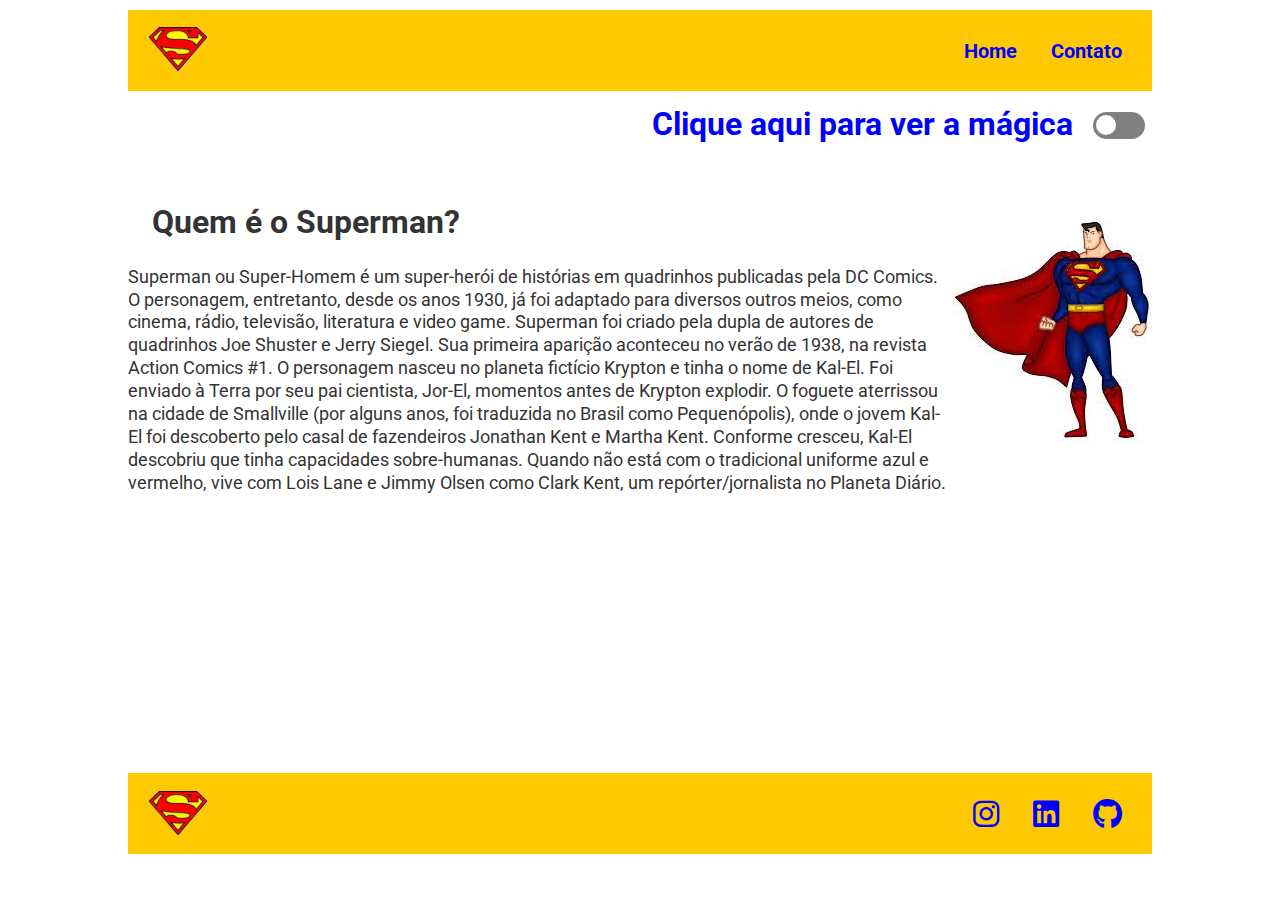
==== index.html @ bf11c537 "del images not used and put icons" ====
<!DOCTYPE html>
<html lang="pt-br">
<head>
    <meta charset="UTF-8">
    <meta name="viewport" content="width=device-width, initial-scale=1.0">
    <link rel="preconnect" href="https://fonts.googleapis.com">
    <link rel="preconnect" href="https://fonts.gstatic.com" crossorigin>
    <link href="https://fonts.googleapis.com/css2?family=Roboto:ital,wght@0,100;0,300;0,400;0,500;0,700;0,900;1,100;1,300;1,400;1,500;1,700;1,900&display=swap" rel="stylesheet"> 

    <title>Dark mode</title>
    <link rel="stylesheet" href="assets/fontawesome-free-6.0.0-web/css/all.css">
    <link rel="stylesheet" href="style.css">
</head>
<body>

    <header>
        <div>
            <img src="./assets/img/logo-day.png" alt="">
        </div>
        <div>
            <nav id="menu-bar">
                <ul>
                    <li><a href="#">Home</a></li>
                    <li><a href="#">Contato</a></li>
                </ul>
            </nav>
        </div>
    </header>

    <main>
            <div class="align-center">
                <div>
                    <h1>Clique aqui para ver a mágica</h1>
                </div>
                <div class="toggle">
                    <input id="switch" type="checkbox" name="theme">
                    <label for="switch"></label>
                </div>
            </div>
            <div id="content">
                <div>
                    <h1> &ensp; Quem é o Superman?</h1>
                    <p>Superman ou Super-Homem é um super-herói de histórias em quadrinhos publicadas pela DC Comics. O personagem, entretanto, desde os anos 1930, já foi adaptado para diversos outros meios, como cinema, rádio, televisão, literatura e video game. Superman foi criado pela dupla de autores de quadrinhos Joe Shuster e Jerry Siegel. Sua primeira aparição aconteceu no verão de 1938, na revista Action Comics #1. O personagem nasceu no planeta fictício Krypton e tinha o nome de Kal-El. Foi enviado à Terra por seu pai cientista, Jor-El, momentos antes de Krypton explodir. O foguete aterrissou na cidade de Smallville (por alguns anos, foi traduzida no Brasil como Pequenópolis), onde o jovem Kal-El foi descoberto pelo casal de fazendeiros Jonathan Kent e Martha Kent. Conforme cresceu, Kal-El descobriu que tinha capacidades sobre-humanas. Quando não está com o tradicional uniforme azul e vermelho, vive com Lois Lane e Jimmy Olsen como Clark Kent, um repórter/jornalista no Planeta Diário.</p>
                </div>
                <div>
                    <picture>
                        <img src="./assets/img/superman.jpeg" alt="">
                    </picture>
                </div>
            </div>
    </main>

    <footer>
        <div>
            <img src="./assets/img/logo-day.png" alt="">
        </div>
        <div>
            <nav>
                <ul>
                    <li><a href="#"><i class="fa-brands fa-instagram"></i></a></li>
                    <li><a href="#"><i class="fa-brands fa-linkedin"></i></a></li>
                    <li><a href="#"><i class="fa-brands fa-github"></i></a></li>
                </ul>
            </nav>
        </div>
    </footer>

    
        



    <script src="scripts.js"></script>
</body>
</html>
---- style.css ----
*{
    margin:0;
    padding:0;
    box-sizing: border-box;
}

html {
    height: 100%;
    font-family: 'Montserrat';
    --bg: #fff;
    --color-headings: #333333;
    --background-menu-bar:#FFC900;
    --text-in-menu-bar:#0000FF; 
    --text-in-menu-bar-hover:#fff; 
    --color-text: #333333;
   
}

body {
    background-color: var(--bg);
    font-family: 'Roboto', sans-serif;

}

header{
    background-color: var(--background-menu-bar);
    max-width: 80%;
    margin: 10px auto;
    display: flex;
    justify-content: space-between;
    align-items: center;
    height: 9vh;
}
header div img{
    margin-left:20px;
    margin-top:3%;
}
#menu-bar ul li{
    display: inline; 
    list-style: none;
    padding-right: 30px;
}
#menu-bar ul li a{
    text-decoration: none;
    color: var( --text-in-menu-bar);
    font-size: 20px;
    font-weight: bold;
}
#menu-bar ul li a:hover{
    color: var( --text-in-menu-bar-hover);
}


main{
    max-width: 80%;
    margin:0 auto;
    height: 70vh;
}
.toggle{
    margin:7px 7px 0 20px; 
}
.align-center{
    display:flex;
    justify-content: flex-end;
    margin-top: 14px;
}
.align-center div h1{
    color:var(--text-in-menu-bar)
}

input[type=checkbox]{
    height: 0;
    width: 0;
    visibility: hidden;
    
}

label {
    cursor: pointer;
    text-indent: -9999px;
    width: 52px;
    height: 27px;
    background: grey;
    float: right;
    border-radius: 100px;
    position: relative;
   
}

label::after{
    content: '';
    position: absolute;
    top: 3px;
    left: 3px;
    width: 20px;
    height: 20px;
    background-color: white;
    border-radius: 90px;
    transition: 0.3s;
}

input:checked + label {
    background-color: var(--color-headings);
}

input:checked + label::after {
    left: calc(100% - 5px);
    transform: translateX(-100%);
}

label:active:after {
    width: 45px;
}

#content{
    margin-top: 60px;
    display: flex;
}

h1 {
    margin: 0;
    color: var(--color-headings);
}

p {
    color: var(--color-text);
    font-size: 1.1em;
    line-height: 1.3em;
    margin-top: 1.4em;
}

footer{
    max-width: 80%;
    margin:0 auto;
    background-color: var(--background-menu-bar);
    display:flex;
    justify-content: space-between;
    align-items: center;
    height: 9vh;
    margin-top:3%
}
footer div img{
    margin-left:20px;
    margin-top:3%;
}
footer div nav ul li{
    display: inline; 
    list-style: none;
    padding-right: 30px;
}
.fa-instagram, .fa-linkedin , .fa-github{
    font-size:30px;
    color:var(--text-in-menu-bar)
}
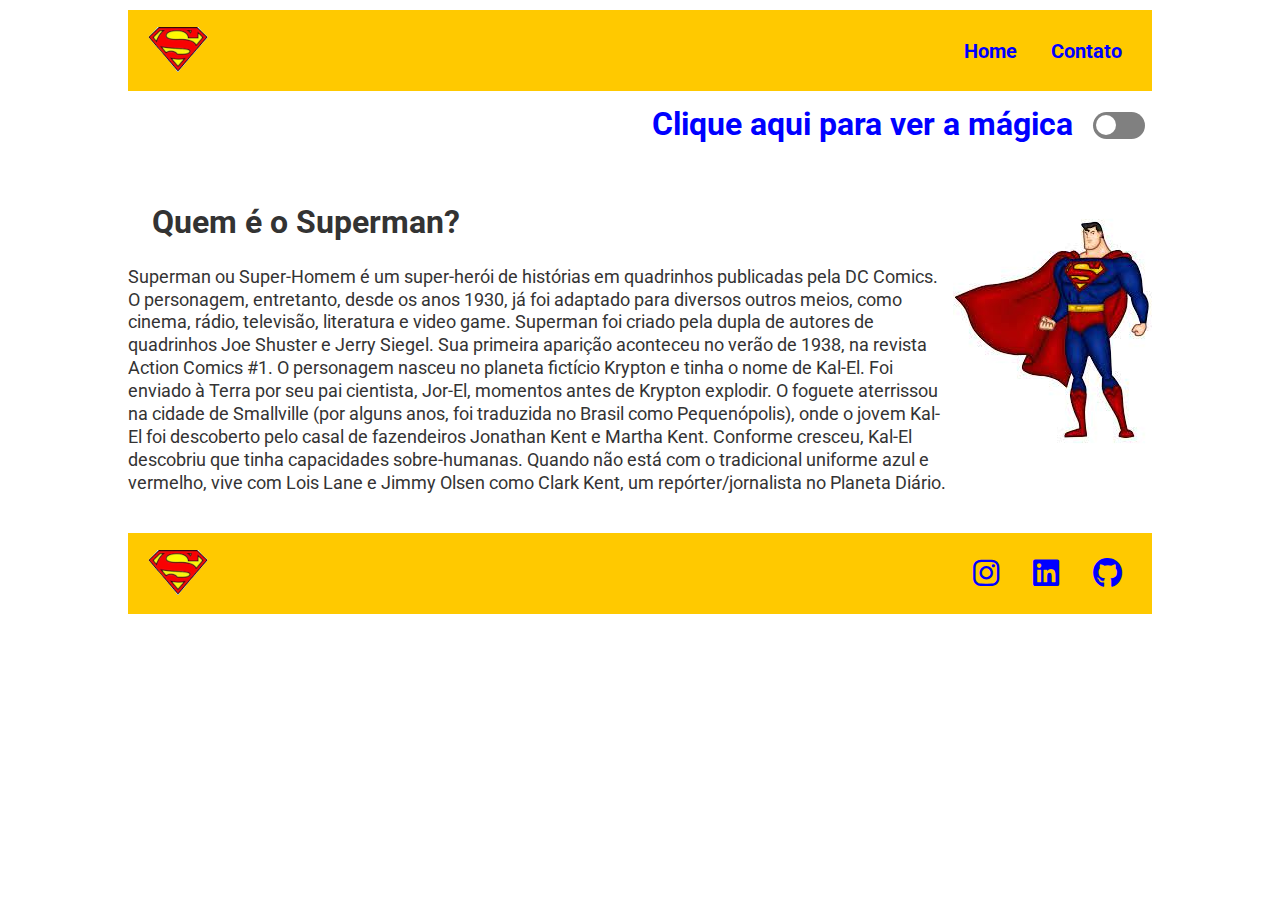
==== commit 1f0e260a: "started to do javascript" ====
--- a/index.html
+++ b/index.html
@@ -39,8 +39,13 @@
             </div>
             <div id="content">
                 <div>
-                    <h1> &ensp; Quem é o Superman?</h1>
-                    <p>Superman ou Super-Homem é um super-herói de histórias em quadrinhos publicadas pela DC Comics. O personagem, entretanto, desde os anos 1930, já foi adaptado para diversos outros meios, como cinema, rádio, televisão, literatura e video game. Superman foi criado pela dupla de autores de quadrinhos Joe Shuster e Jerry Siegel. Sua primeira aparição aconteceu no verão de 1938, na revista Action Comics #1. O personagem nasceu no planeta fictício Krypton e tinha o nome de Kal-El. Foi enviado à Terra por seu pai cientista, Jor-El, momentos antes de Krypton explodir. O foguete aterrissou na cidade de Smallville (por alguns anos, foi traduzida no Brasil como Pequenópolis), onde o jovem Kal-El foi descoberto pelo casal de fazendeiros Jonathan Kent e Martha Kent. Conforme cresceu, Kal-El descobriu que tinha capacidades sobre-humanas. Quando não está com o tradicional uniforme azul e vermelho, vive com Lois Lane e Jimmy Olsen como Clark Kent, um repórter/jornalista no Planeta Diário.</p>
+                    <h1 class="content-in-day-mode"> &ensp; Quem é o Superman?</h1>
+                    <p class="content-in-day-mode">Superman ou Super-Homem é um super-herói de histórias em quadrinhos publicadas pela DC Comics. O personagem, entretanto, desde os anos 1930, já foi adaptado para diversos outros meios, como cinema, rádio, televisão, literatura e video game. Superman foi criado pela dupla de autores de quadrinhos Joe Shuster e Jerry Siegel. Sua primeira aparição aconteceu no verão de 1938, na revista Action Comics #1. O personagem nasceu no planeta fictício Krypton e tinha o nome de Kal-El. Foi enviado à Terra por seu pai cientista, Jor-El, momentos antes de Krypton explodir. O foguete aterrissou na cidade de Smallville (por alguns anos, foi traduzida no Brasil como Pequenópolis), onde o jovem Kal-El foi descoberto pelo casal de fazendeiros Jonathan Kent e Martha Kent. Conforme cresceu, Kal-El descobriu que tinha capacidades sobre-humanas. Quando não está com o tradicional uniforme azul e vermelho, vive com Lois Lane e Jimmy Olsen como Clark Kent, um repórter/jornalista no Planeta Diário.</p>
+                        <h1 class="content-in-dark-mode"> &ensp; Quem é o Batman?</h1>
+                        <p class="content-in-dark-mode">O Batman, também conhecido como Homem-Morcego, é um super-herói de quadrinhos publicados pela DC Comics. Criado pelo desenhista Bob Kane e pelo escritor Bill Finger, apareceu pela primeira vez na revista Detective Comics #27 (maio de 1939). Originalmente com o nome "o Bat-Man", o personagem também é conhecido por epítetos como "Cruzado Encapuzado" (The Caped Crusader), "Cavaleiro das Trevas" (The Dark Knight) e "Maior Detetive do Mundo" (The World's Greatest Detective).[7]
+
+                            A identidade secreta do Batman é Bruce Wayne, um bilionário americano, playboy, magnata de negócios, filantropo e dono da corporação Wayne Enterprises. Depois de testemunhar o assassinato dos seus pais enquanto criança, Wayne jurou vingança contra os criminosos — um juramento moderado por um ideal justiça. Wayne, então, treina física e intelectualmente e cria uma persona inspirada no morcego para combater o crime.[8] Batman opera na cidade fictícia de Gotham City, sendo ajudado por seu mordomo Alfred Pennyworth, o comissário da polícia Jim Gordon e aliados vigilantes como Robin. Ao contrário da maior parte dos super-heróis, Batman não tem superpoderes; assim, na sua guerra contra o crime, utiliza seu intelecto de gênio, sua perícia em artes marciais e sua destreza física — bem como sua riqueza, que lhe garante um enorme arsenal de armas e equipamentos de última geração. Uma grande variedade de vilões compõem a galeria de inimigos do Batman, incluindo o Coringa, seu nêmesis.</p>
+
                 </div>
                 <div>
                     <picture>
@@ -48,6 +53,8 @@
                     </picture>
                 </div>
             </div>
+                  
+        </div>
     </main>
 
     <footer>
--- a/style.css
+++ b/style.css
@@ -54,7 +54,7 @@
 main{
     max-width: 80%;
     margin:0 auto;
-    height: 70vh;
+    height: auto;
 }
 .toggle{
     margin:7px 7px 0 20px; 
@@ -115,7 +115,13 @@
 #content{
     margin-top: 60px;
     display: flex;
+  
 }
+.content-in-dark-mode{
+    display: none;
+    
+}
+
 
 h1 {
     margin: 0;
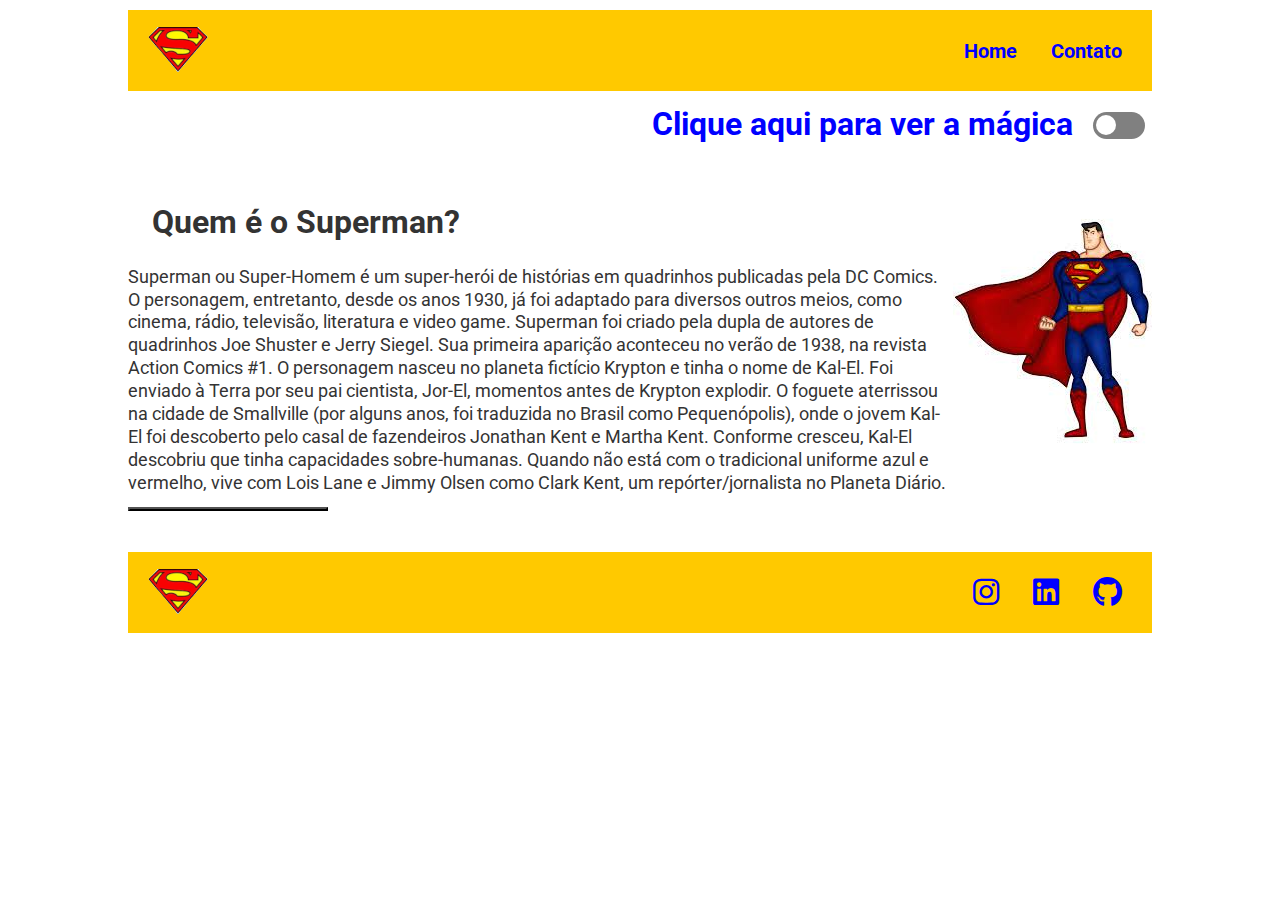
==== commit 17dcdc51: "started tests in javascript" ====
--- a/index.html
+++ b/index.html
@@ -45,7 +45,7 @@
                         <p class="content-in-dark-mode">O Batman, também conhecido como Homem-Morcego, é um super-herói de quadrinhos publicados pela DC Comics. Criado pelo desenhista Bob Kane e pelo escritor Bill Finger, apareceu pela primeira vez na revista Detective Comics #27 (maio de 1939). Originalmente com o nome "o Bat-Man", o personagem também é conhecido por epítetos como "Cruzado Encapuzado" (The Caped Crusader), "Cavaleiro das Trevas" (The Dark Knight) e "Maior Detetive do Mundo" (The World's Greatest Detective).[7]
 
                             A identidade secreta do Batman é Bruce Wayne, um bilionário americano, playboy, magnata de negócios, filantropo e dono da corporação Wayne Enterprises. Depois de testemunhar o assassinato dos seus pais enquanto criança, Wayne jurou vingança contra os criminosos — um juramento moderado por um ideal justiça. Wayne, então, treina física e intelectualmente e cria uma persona inspirada no morcego para combater o crime.[8] Batman opera na cidade fictícia de Gotham City, sendo ajudado por seu mordomo Alfred Pennyworth, o comissário da polícia Jim Gordon e aliados vigilantes como Robin. Ao contrário da maior parte dos super-heróis, Batman não tem superpoderes; assim, na sua guerra contra o crime, utiliza seu intelecto de gênio, sua perícia em artes marciais e sua destreza física — bem como sua riqueza, que lhe garante um enorme arsenal de armas e equipamentos de última geração. Uma grande variedade de vilões compõem a galeria de inimigos do Batman, incluindo o Coringa, seu nêmesis.</p>
-
+                        <button style="width: 200px; background: red;" onclick="testeDarkMode()" > </button>
                 </div>
                 <div>
                     <picture>
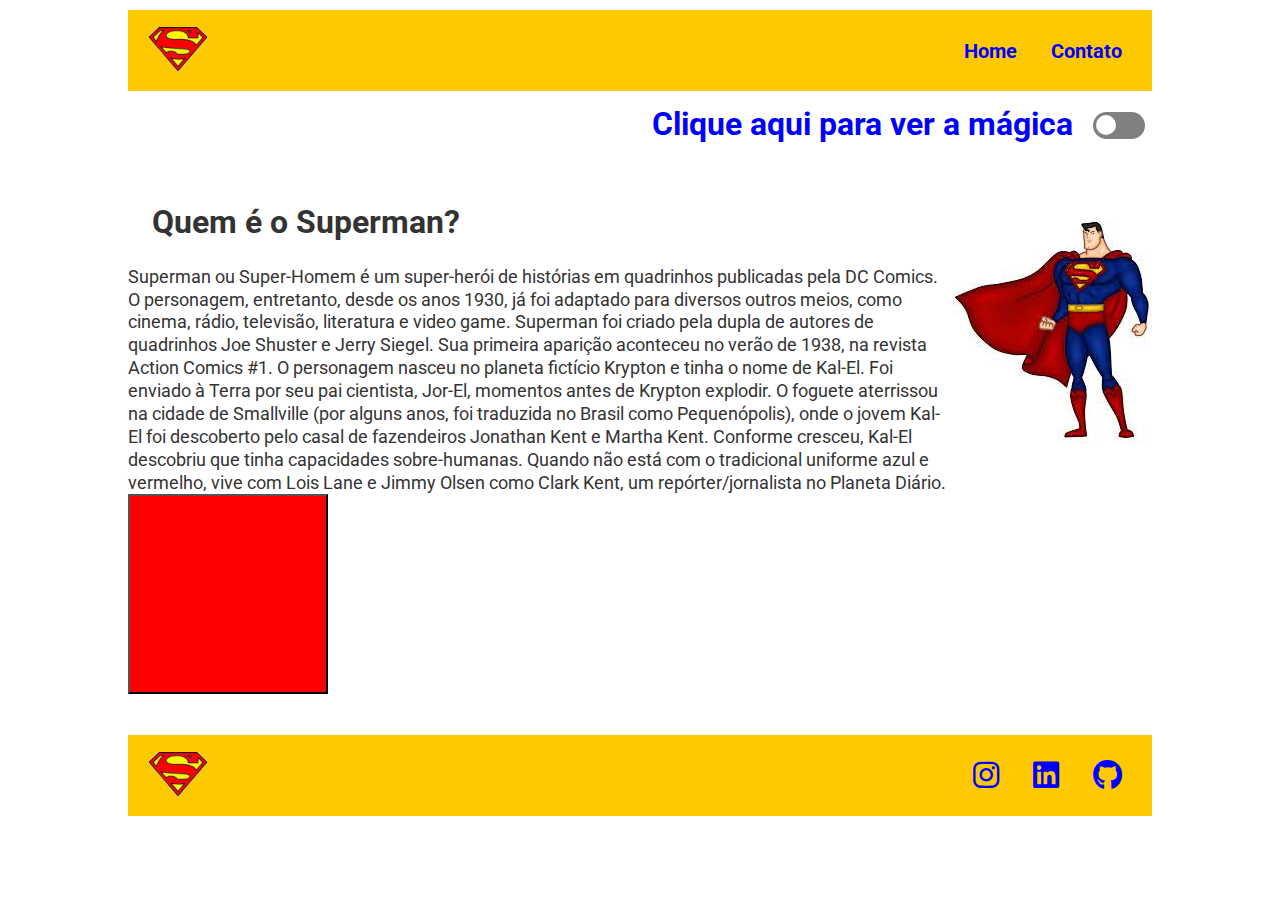
==== commit b588c330: "started to do js functions" ====
--- a/index.html
+++ b/index.html
@@ -38,14 +38,16 @@
                 </div>
             </div>
             <div id="content">
-                <div>
-                    <h1 class="content-in-day-mode"> &ensp; Quem é o Superman?</h1>
-                    <p class="content-in-day-mode">Superman ou Super-Homem é um super-herói de histórias em quadrinhos publicadas pela DC Comics. O personagem, entretanto, desde os anos 1930, já foi adaptado para diversos outros meios, como cinema, rádio, televisão, literatura e video game. Superman foi criado pela dupla de autores de quadrinhos Joe Shuster e Jerry Siegel. Sua primeira aparição aconteceu no verão de 1938, na revista Action Comics #1. O personagem nasceu no planeta fictício Krypton e tinha o nome de Kal-El. Foi enviado à Terra por seu pai cientista, Jor-El, momentos antes de Krypton explodir. O foguete aterrissou na cidade de Smallville (por alguns anos, foi traduzida no Brasil como Pequenópolis), onde o jovem Kal-El foi descoberto pelo casal de fazendeiros Jonathan Kent e Martha Kent. Conforme cresceu, Kal-El descobriu que tinha capacidades sobre-humanas. Quando não está com o tradicional uniforme azul e vermelho, vive com Lois Lane e Jimmy Olsen como Clark Kent, um repórter/jornalista no Planeta Diário.</p>
-                        <h1 class="content-in-dark-mode"> &ensp; Quem é o Batman?</h1>
-                        <p class="content-in-dark-mode">O Batman, também conhecido como Homem-Morcego, é um super-herói de quadrinhos publicados pela DC Comics. Criado pelo desenhista Bob Kane e pelo escritor Bill Finger, apareceu pela primeira vez na revista Detective Comics #27 (maio de 1939). Originalmente com o nome "o Bat-Man", o personagem também é conhecido por epítetos como "Cruzado Encapuzado" (The Caped Crusader), "Cavaleiro das Trevas" (The Dark Knight) e "Maior Detetive do Mundo" (The World's Greatest Detective).[7]
+                <div class="content-in-day-mode">
+                    <h1> &ensp; Quem é o Superman?</h1>
+                    <p >Superman ou Super-Homem é um super-herói de histórias em quadrinhos publicadas pela DC Comics. O personagem, entretanto, desde os anos 1930, já foi adaptado para diversos outros meios, como cinema, rádio, televisão, literatura e video game. Superman foi criado pela dupla de autores de quadrinhos Joe Shuster e Jerry Siegel. Sua primeira aparição aconteceu no verão de 1938, na revista Action Comics #1. O personagem nasceu no planeta fictício Krypton e tinha o nome de Kal-El. Foi enviado à Terra por seu pai cientista, Jor-El, momentos antes de Krypton explodir. O foguete aterrissou na cidade de Smallville (por alguns anos, foi traduzida no Brasil como Pequenópolis), onde o jovem Kal-El foi descoberto pelo casal de fazendeiros Jonathan Kent e Martha Kent. Conforme cresceu, Kal-El descobriu que tinha capacidades sobre-humanas. Quando não está com o tradicional uniforme azul e vermelho, vive com Lois Lane e Jimmy Olsen como Clark Kent, um repórter/jornalista no Planeta Diário.</p>
+                        <button style="width: 200px; height: 200px; background: red;" onclick="testeDarkMode()" > </button>
+                </div>
+                <div class="content-in-dark-mode">
+                    <h1 > &ensp; Quem é o Batman?</h1>
+                    <p >O Batman, também conhecido como Homem-Morcego, é um super-herói de quadrinhos publicados pela DC Comics. Criado pelo desenhista Bob Kane e pelo escritor Bill Finger, apareceu pela primeira vez na revista Detective Comics #27 (maio de 1939). Originalmente com o nome "o Bat-Man", o personagem também é conhecido por epítetos como "Cruzado Encapuzado" (The Caped Crusader), "Cavaleiro das Trevas" (The Dark Knight) e "Maior Detetive do Mundo" (The World's Greatest Detective).[7]
 
-                            A identidade secreta do Batman é Bruce Wayne, um bilionário americano, playboy, magnata de negócios, filantropo e dono da corporação Wayne Enterprises. Depois de testemunhar o assassinato dos seus pais enquanto criança, Wayne jurou vingança contra os criminosos — um juramento moderado por um ideal justiça. Wayne, então, treina física e intelectualmente e cria uma persona inspirada no morcego para combater o crime.[8] Batman opera na cidade fictícia de Gotham City, sendo ajudado por seu mordomo Alfred Pennyworth, o comissário da polícia Jim Gordon e aliados vigilantes como Robin. Ao contrário da maior parte dos super-heróis, Batman não tem superpoderes; assim, na sua guerra contra o crime, utiliza seu intelecto de gênio, sua perícia em artes marciais e sua destreza física — bem como sua riqueza, que lhe garante um enorme arsenal de armas e equipamentos de última geração. Uma grande variedade de vilões compõem a galeria de inimigos do Batman, incluindo o Coringa, seu nêmesis.</p>
-                        <button style="width: 200px; background: red;" onclick="testeDarkMode()" > </button>
+                        A identidade secreta do Batman é Bruce Wayne, um bilionário americano, playboy, magnata de negócios, filantropo e dono da corporação Wayne Enterprises. Depois de testemunhar o assassinato dos seus pais enquanto criança, Wayne jurou vingança contra os criminosos — um juramento moderado por um ideal justiça. Wayne, então, treina física e intelectualmente e cria uma persona inspirada no morcego para combater o crime.[8] Batman opera na cidade fictícia de Gotham City, sendo ajudado por seu mordomo Alfred Pennyworth, o comissário da polícia Jim Gordon e aliados vigilantes como Robin. Ao contrário da maior parte dos super-heróis, Batman não tem superpoderes; assim, na sua guerra contra o crime, utiliza seu intelecto de gênio, sua perícia em artes marciais e sua destreza física — bem como sua riqueza, que lhe garante um enorme arsenal de armas e equipamentos de última geração. Uma grande variedade de vilões compõem a galeria de inimigos do Batman, incluindo o Coringa, seu nêmesis.</p>
                 </div>
                 <div>
                     <picture>
--- a/style.css
+++ b/style.css
@@ -121,6 +121,9 @@
     display: none;
     
 }
+.hide{
+    display: none;
+}
 
 
 h1 {
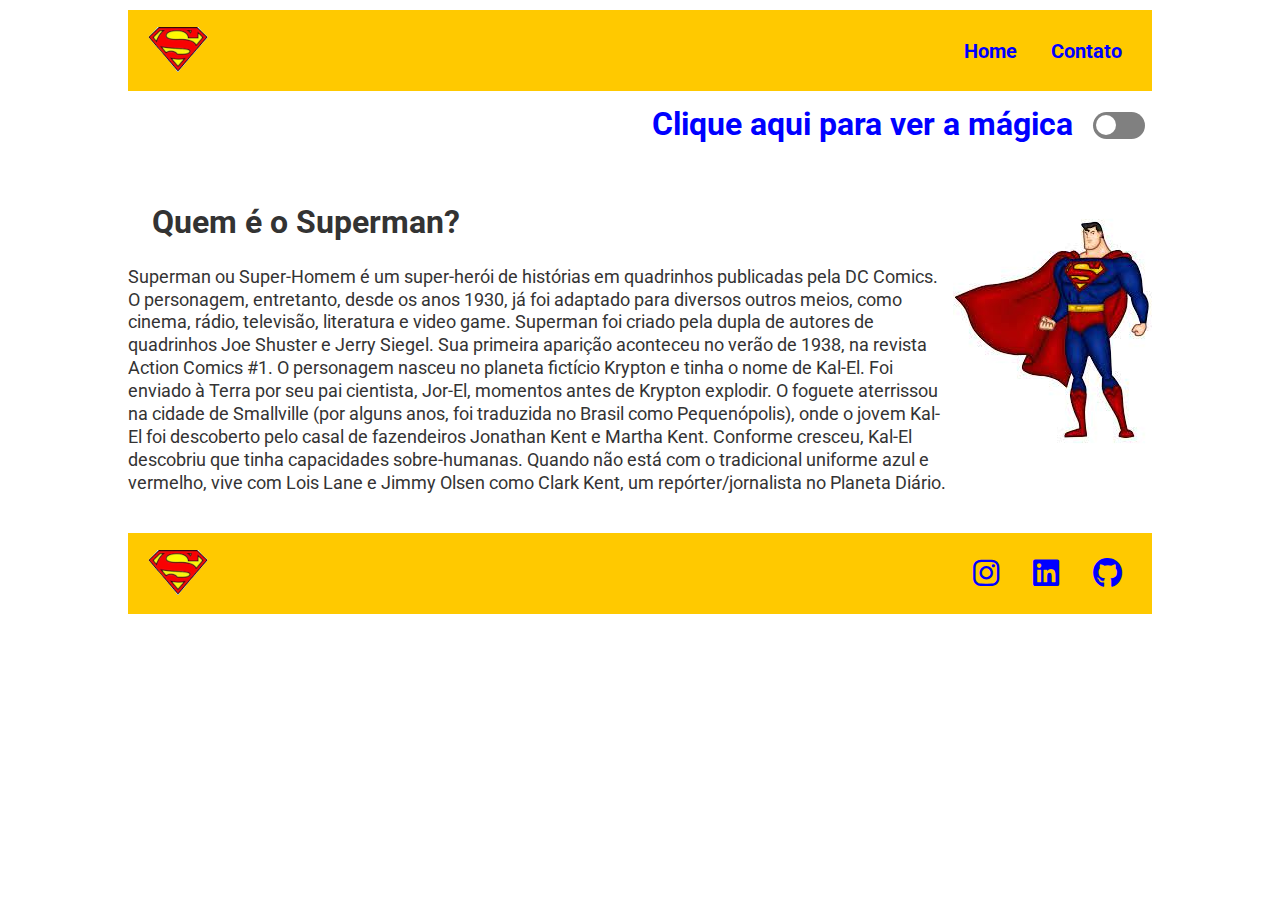
==== commit 9f19e140: "fixed the js functions and started to choose colors" ====
--- a/index.html
+++ b/index.html
@@ -41,7 +41,7 @@
                 <div class="content-in-day-mode">
                     <h1> &ensp; Quem é o Superman?</h1>
                     <p >Superman ou Super-Homem é um super-herói de histórias em quadrinhos publicadas pela DC Comics. O personagem, entretanto, desde os anos 1930, já foi adaptado para diversos outros meios, como cinema, rádio, televisão, literatura e video game. Superman foi criado pela dupla de autores de quadrinhos Joe Shuster e Jerry Siegel. Sua primeira aparição aconteceu no verão de 1938, na revista Action Comics #1. O personagem nasceu no planeta fictício Krypton e tinha o nome de Kal-El. Foi enviado à Terra por seu pai cientista, Jor-El, momentos antes de Krypton explodir. O foguete aterrissou na cidade de Smallville (por alguns anos, foi traduzida no Brasil como Pequenópolis), onde o jovem Kal-El foi descoberto pelo casal de fazendeiros Jonathan Kent e Martha Kent. Conforme cresceu, Kal-El descobriu que tinha capacidades sobre-humanas. Quando não está com o tradicional uniforme azul e vermelho, vive com Lois Lane e Jimmy Olsen como Clark Kent, um repórter/jornalista no Planeta Diário.</p>
-                        <button style="width: 200px; height: 200px; background: red;" onclick="testeDarkMode()" > </button>
+                   
                 </div>
                 <div class="content-in-dark-mode">
                     <h1 > &ensp; Quem é o Batman?</h1>
@@ -51,12 +51,13 @@
                 </div>
                 <div>
                     <picture>
-                        <img src="./assets/img/superman.jpeg" alt="">
+                        <img  id="img-main" src="./assets/img/superman.jpeg" alt="">
                     </picture>
                 </div>
             </div>
                   
         </div>
+
     </main>
 
     <footer>
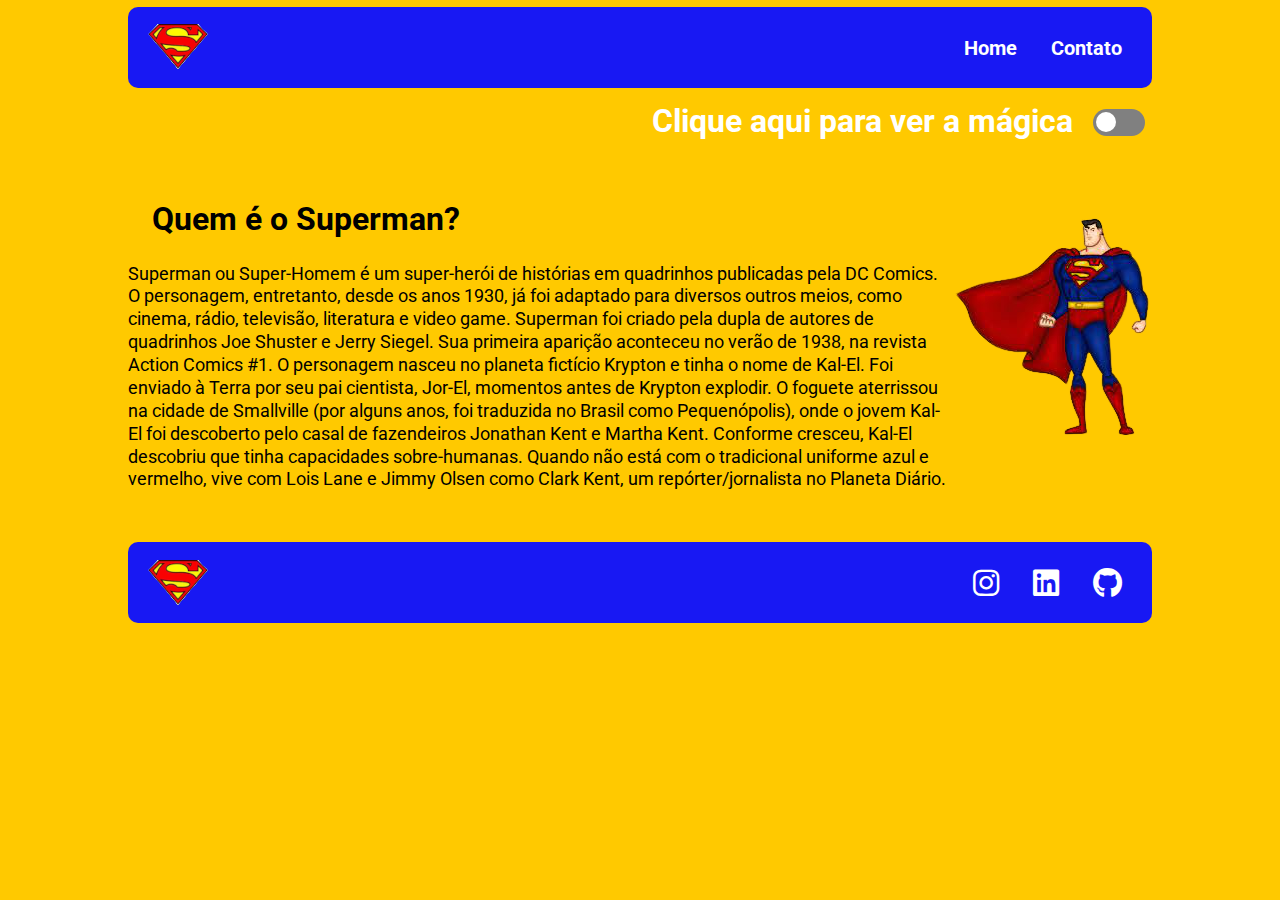
==== commit 064fc8ed: "commit to upon to github" ====
--- a/index.html
+++ b/index.html
@@ -51,7 +51,7 @@
                 </div>
                 <div>
                     <picture>
-                        <img  id="img-main" src="./assets/img/superman.jpeg" alt="">
+                        <img  id="img-main" src="./assets/img/superman.png" alt="">
                     </picture>
                 </div>
             </div>
--- a/style.css
+++ b/style.css
@@ -6,13 +6,13 @@
 
 html {
     height: 100%;
-    font-family: 'Montserrat';
-    --bg: #fff;
-    --color-headings: #333333;
-    --background-menu-bar:#FFC900;
-    --text-in-menu-bar:#0000FF; 
+    font-family: 'Montserrat', sans-serif;
+    --bg: #FFC900;
+    --color-headings: #000;
+    --background-menu-bar:#1818f3;
+    --text-in-menu-bar:#fff; 
     --text-in-menu-bar-hover:#fff; 
-    --color-text: #333333;
+    --color-text: #000;
    
 }
 
@@ -25,7 +25,8 @@
 header{
     background-color: var(--background-menu-bar);
     max-width: 80%;
-    margin: 10px auto;
+    margin: 7px auto;
+    border-radius: 10px;
     display: flex;
     justify-content: space-between;
     align-items: center;
@@ -134,7 +135,7 @@
 p {
     color: var(--color-text);
     font-size: 1.1em;
-    line-height: 1.3em;
+    line-height: 1.3;
     margin-top: 1.4em;
 }
 
@@ -146,7 +147,8 @@
     justify-content: space-between;
     align-items: center;
     height: 9vh;
-    margin-top:3%
+    margin-top: 4%;
+    border-radius: 10px;
 }
 footer div img{
     margin-left:20px;
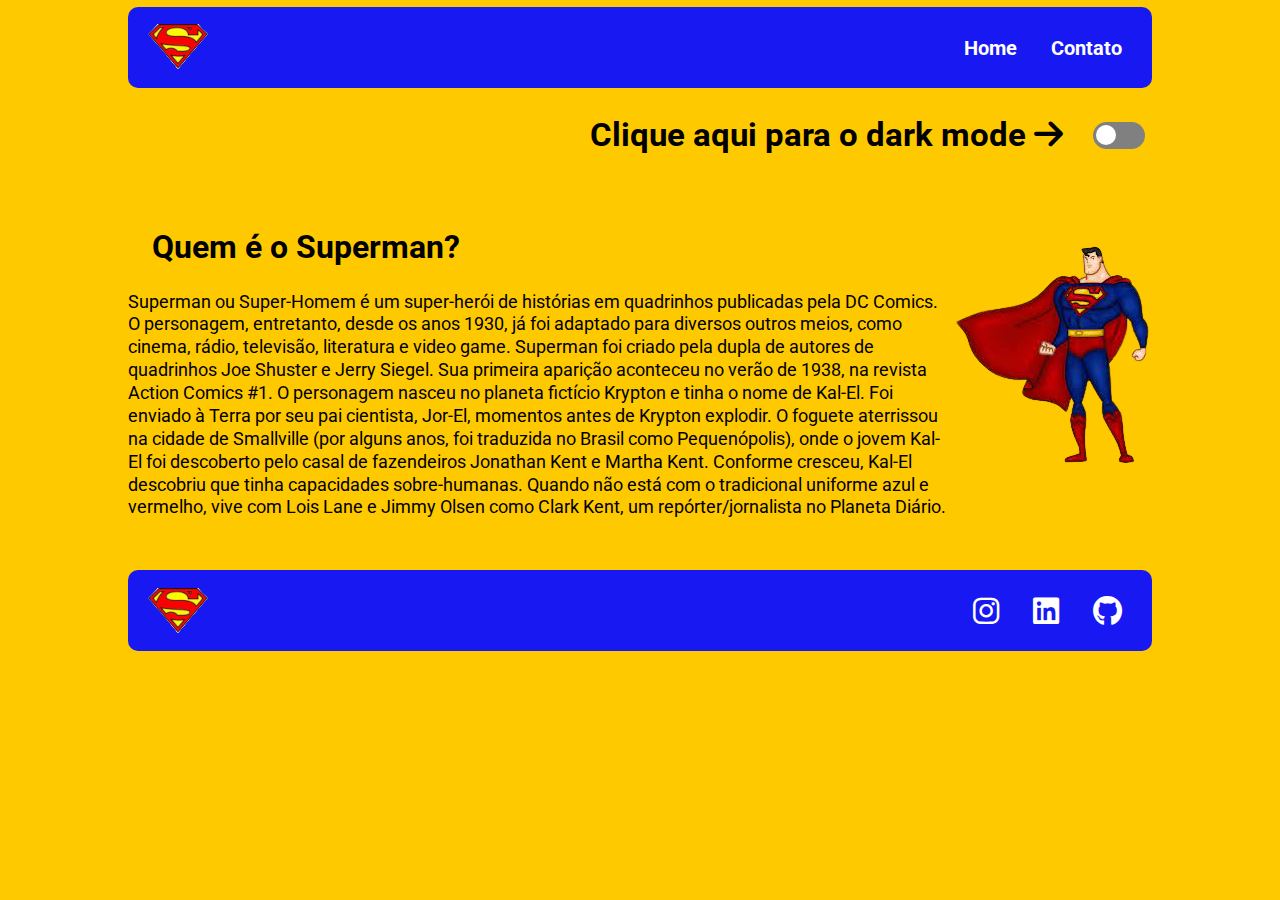
==== commit 7aa64eed: "add new images and did animation css" ====
--- a/index.html
+++ b/index.html
@@ -15,7 +15,7 @@
 
     <header>
         <div>
-            <img src="./assets/img/logo-day.png" alt="">
+            <img id="logo-header" src="./assets/img/logo-day.png" alt="">
         </div>
         <div>
             <nav id="menu-bar">
@@ -29,8 +29,8 @@
 
     <main>
             <div class="align-center">
-                <div>
-                    <h1>Clique aqui para ver a mágica</h1>
+                <div  id="arrow-icon">
+                    <p id="text-in-icon-arrow"><strong>Clique aqui para o dark mode <i class="fa-solid fa-arrow-right"></i></strong></p>
                 </div>
                 <div class="toggle">
                     <input id="switch" type="checkbox" name="theme">
@@ -47,7 +47,7 @@
                     <h1 > &ensp; Quem é o Batman?</h1>
                     <p >O Batman, também conhecido como Homem-Morcego, é um super-herói de quadrinhos publicados pela DC Comics. Criado pelo desenhista Bob Kane e pelo escritor Bill Finger, apareceu pela primeira vez na revista Detective Comics #27 (maio de 1939). Originalmente com o nome "o Bat-Man", o personagem também é conhecido por epítetos como "Cruzado Encapuzado" (The Caped Crusader), "Cavaleiro das Trevas" (The Dark Knight) e "Maior Detetive do Mundo" (The World's Greatest Detective).[7]
 
-                        A identidade secreta do Batman é Bruce Wayne, um bilionário americano, playboy, magnata de negócios, filantropo e dono da corporação Wayne Enterprises. Depois de testemunhar o assassinato dos seus pais enquanto criança, Wayne jurou vingança contra os criminosos — um juramento moderado por um ideal justiça. Wayne, então, treina física e intelectualmente e cria uma persona inspirada no morcego para combater o crime.[8] Batman opera na cidade fictícia de Gotham City, sendo ajudado por seu mordomo Alfred Pennyworth, o comissário da polícia Jim Gordon e aliados vigilantes como Robin. Ao contrário da maior parte dos super-heróis, Batman não tem superpoderes; assim, na sua guerra contra o crime, utiliza seu intelecto de gênio, sua perícia em artes marciais e sua destreza física — bem como sua riqueza, que lhe garante um enorme arsenal de armas e equipamentos de última geração. Uma grande variedade de vilões compõem a galeria de inimigos do Batman, incluindo o Coringa, seu nêmesis.</p>
+                        A identidade secreta do Batman é Bruce Wayne, um bilionário americano, playboy, magnata de negócios, filantropo e dono da corporação Wayne Enterprises. Depois de testemunhar o assassinato dos seus pais enquanto criança, Wayne jurou vingança contra os criminosos — um juramento moderado por um ideal justiça. Wayne, então, treina física e intelectualmente e cria uma persona inspirada no morcego para combater o crime.[8] Batman opera na cidade fictícia de Gotham City, sendo ajudado por seu mordomo Alfred Pennyworth, o comissário da polícia Jim Gordon e aliados vigilantes como Robin. </p>
                 </div>
                 <div>
                     <picture>
@@ -62,7 +62,7 @@
 
     <footer>
         <div>
-            <img src="./assets/img/logo-day.png" alt="">
+            <img id="logo-footer" src="./assets/img/logo-day.png" alt="">
         </div>
         <div>
             <nav>
--- a/style.css
+++ b/style.css
@@ -58,16 +58,41 @@
     height: auto;
 }
 .toggle{
-    margin:7px 7px 0 20px; 
+    margin:0px 7px 0 20px; 
 }
 .align-center{
     display:flex;
     justify-content: flex-end;
     margin-top: 14px;
+    align-items: center;
 }
-.align-center div h1{
-    color:var(--text-in-menu-bar)
+.align-center div p{
+    color:var(--color-text);
+    line-height: 2;
+    display: inline;
+    padding: 10px;
 }
+#arrow-icon{
+    font-size: 30px;
+}
+#text-in-icon-arrow{
+    transform: translateX(-50%);
+    position: relative;
+    animation-name: animationArrow;
+    animation-duration: 1s;
+    animation-timing-function: ease-in-out;
+    animation-iteration-count: infinite;
+    animation-direction: alternate;
+}
+@keyframes animationArrow{
+    0%{
+        left:0px;
+    }
+    100%{
+        left:20px;
+    }
+}
+
 
 input[type=checkbox]{
     height: 0;
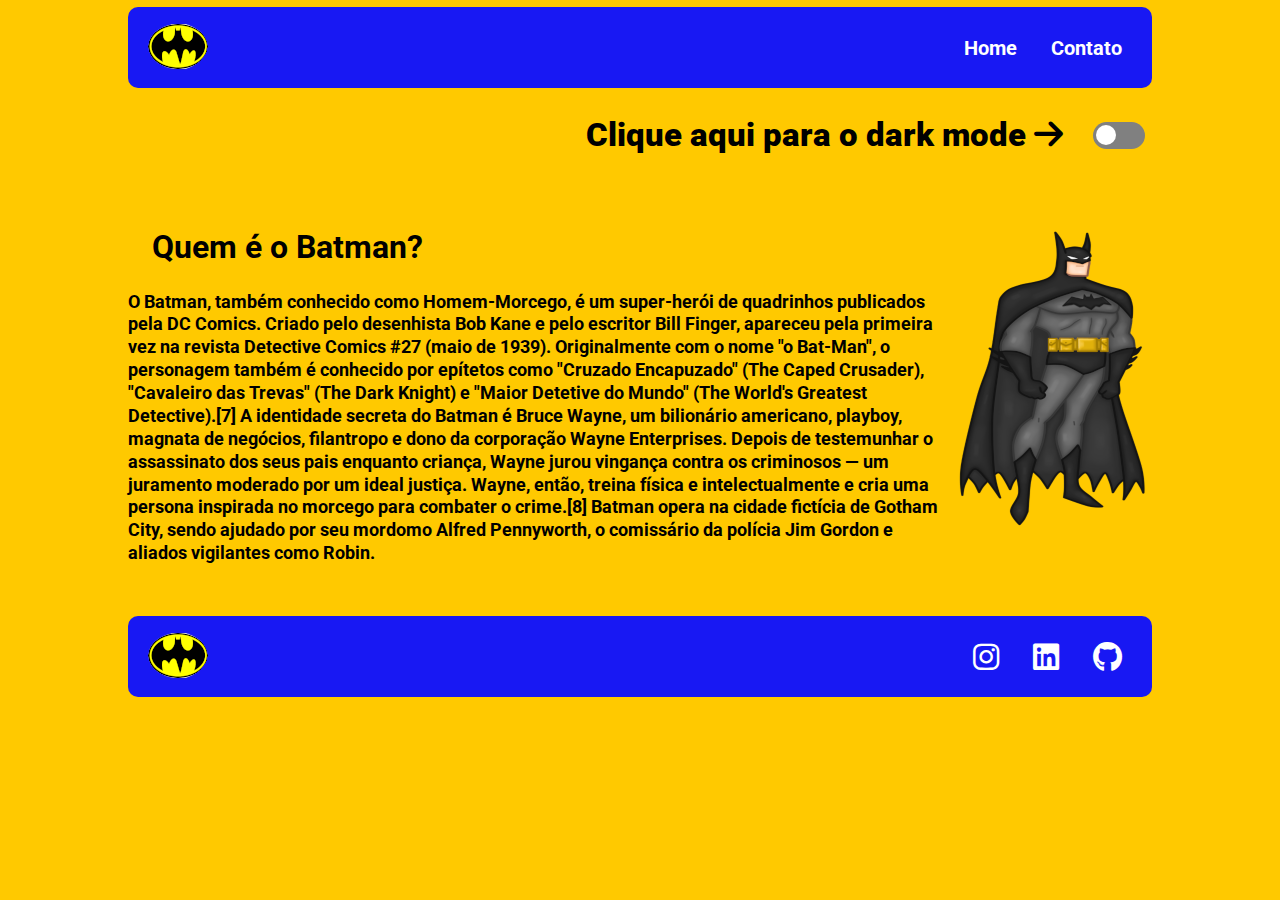
==== commit 55c00899: "started to do page contact" ====
--- a/index.html
+++ b/index.html
@@ -11,7 +11,7 @@
     <link rel="stylesheet" href="assets/fontawesome-free-6.0.0-web/css/all.css">
     <link rel="stylesheet" href="style.css">
 </head>
-<body>
+<body onload="load()">
 
     <header>
         <div>
@@ -20,8 +20,8 @@
         <div>
             <nav id="menu-bar">
                 <ul>
-                    <li><a href="#">Home</a></li>
-                    <li><a href="#">Contato</a></li>
+                    <li><a href="index.html">Home</a></li>
+                    <li><a href="contato.html" target="blank">Contato</a></li>
                 </ul>
             </nav>
         </div>
@@ -33,8 +33,8 @@
                     <p id="text-in-icon-arrow"><strong>Clique aqui para o dark mode <i class="fa-solid fa-arrow-right"></i></strong></p>
                 </div>
                 <div class="toggle">
-                    <input id="switch" type="checkbox" name="theme">
-                    <label for="switch"></label>
+                    <input  id="switch" type="checkbox" name="theme">
+                    <label id="label-switch" for="switch"></label>
                 </div>
             </div>
             <div id="content">
--- a/style.css
+++ b/style.css
@@ -9,11 +9,12 @@
     font-family: 'Montserrat', sans-serif;
     --bg: #FFC900;
     --color-headings: #000;
-    --background-menu-bar:#1818f3;
-    --text-in-menu-bar:#fff; 
-    --text-in-menu-bar-hover:#fff; 
+    /* --background-menubar:#1818f3;
+    --text-inmenubar:#fff; 
+    --text-inmenubarhover:#fff;  */
     --color-text: #000;
-   
+    --background-header:#1818f3;
+    --text-menu:#fff;
 }
 
 body {
@@ -23,7 +24,7 @@
 }
 
 header{
-    background-color: var(--background-menu-bar);
+    background-color: var(--background-header);
     max-width: 80%;
     margin: 7px auto;
     border-radius: 10px;
@@ -43,12 +44,12 @@
 }
 #menu-bar ul li a{
     text-decoration: none;
-    color: var( --text-in-menu-bar);
+    color: var(--text-menu);
     font-size: 20px;
     font-weight: bold;
 }
 #menu-bar ul li a:hover{
-    color: var( --text-in-menu-bar-hover);
+    color: var( --text-inmenubarhover);
 }
 
 
@@ -94,14 +95,16 @@
 }
 
 
-input[type=checkbox]{
+#switch{
     height: 0;
     width: 0;
     visibility: hidden;
     
 }
-
-label {
+.label-in-form{
+    color:#000;
+} 
+#label-switch {
     cursor: pointer;
     text-indent: -9999px;
     width: 52px;
@@ -113,7 +116,7 @@
    
 }
 
-label::after{
+#label-switch::after{
     content: '';
     position: absolute;
     top: 3px;
@@ -125,18 +128,20 @@
     transition: 0.3s;
 }
 
-input:checked + label {
+#switch:checked + #label-switch {
     background-color: var(--color-headings);
 }
 
-input:checked + label::after {
+#switch:checked + #label-switch::after {
     left: calc(100% - 5px);
     transform: translateX(-100%);
 }
 
-label:active:after {
+#label-switch:active:after {
     width: 45px;
 }
+
+
 
 #content{
     margin-top: 60px;
@@ -162,12 +167,13 @@
     font-size: 1.1em;
     line-height: 1.3;
     margin-top: 1.4em;
+    font-weight: bold;
 }
 
 footer{
     max-width: 80%;
     margin:0 auto;
-    background-color: var(--background-menu-bar);
+    background-color: var(--background-header);
     display:flex;
     justify-content: space-between;
     align-items: center;
@@ -186,5 +192,5 @@
 }
 .fa-instagram, .fa-linkedin , .fa-github{
     font-size:30px;
-    color:var(--text-in-menu-bar)
+    color:var(--text-menu)
 }